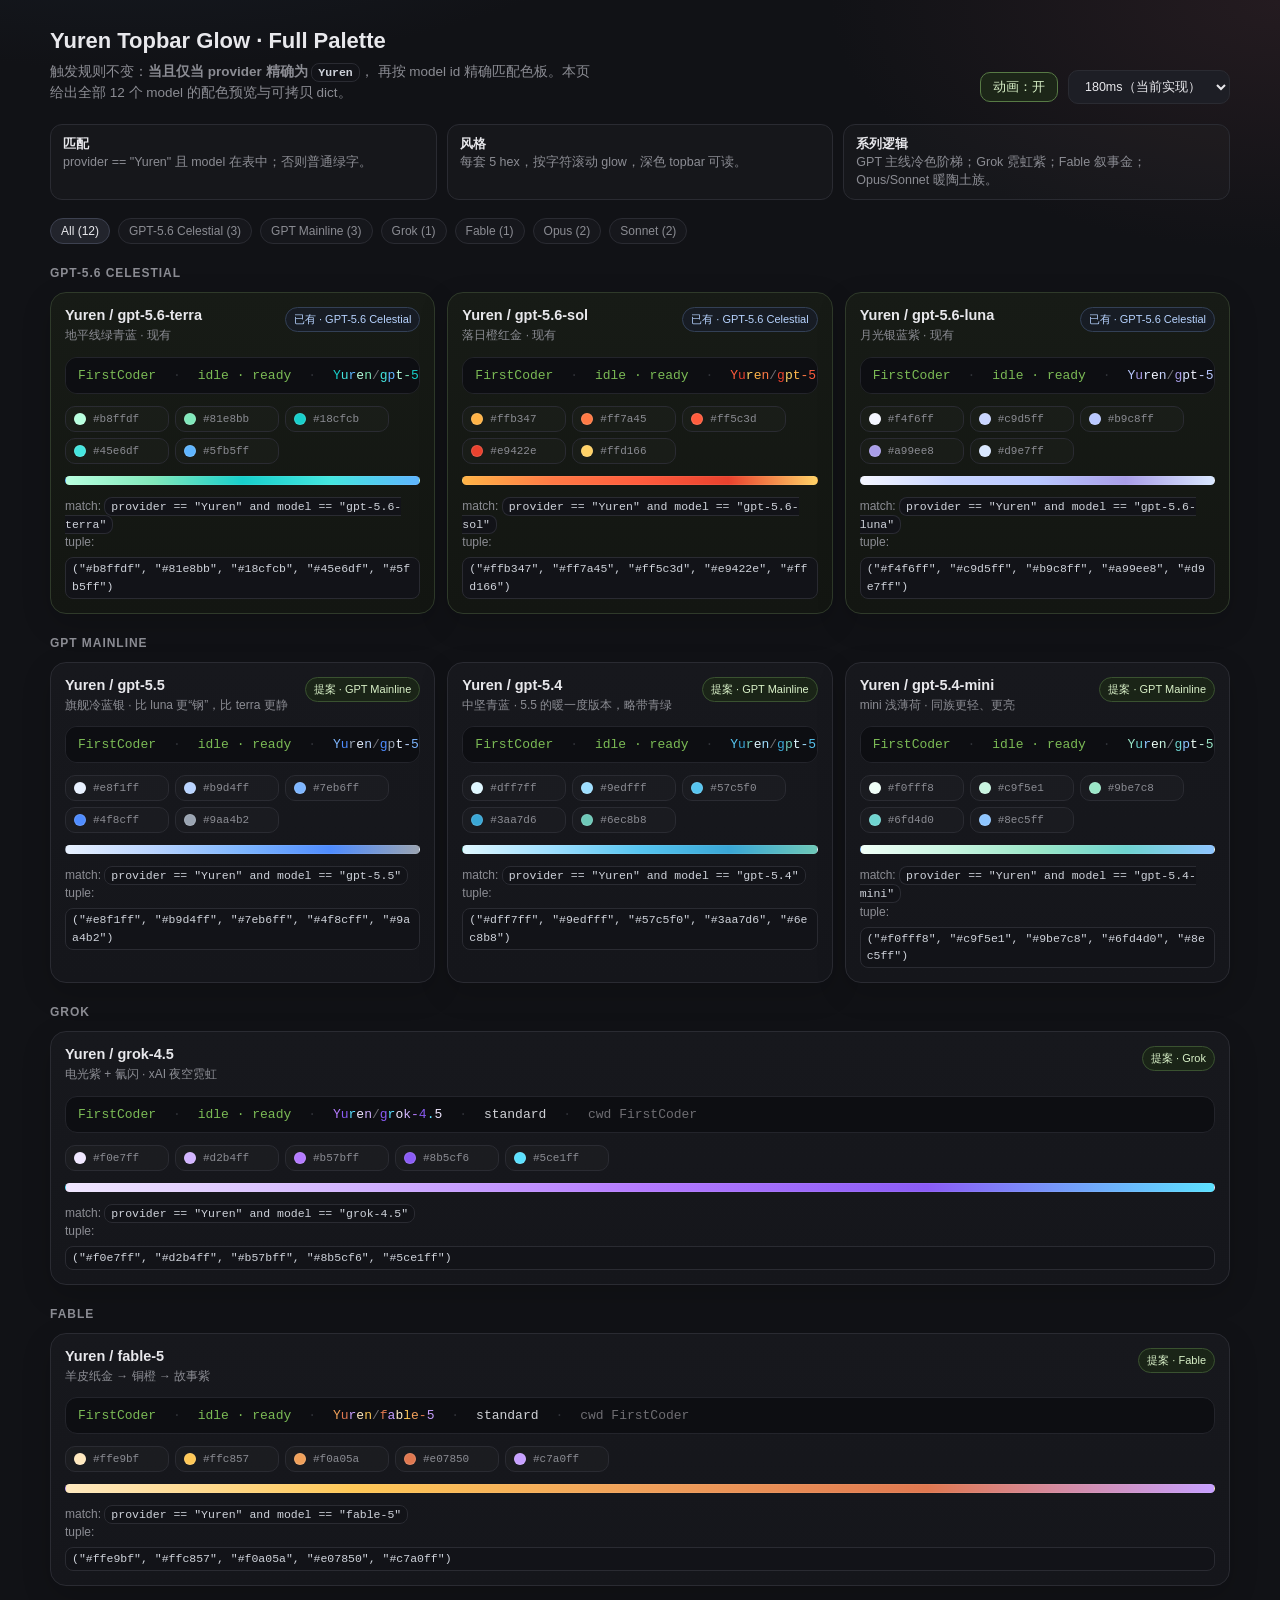
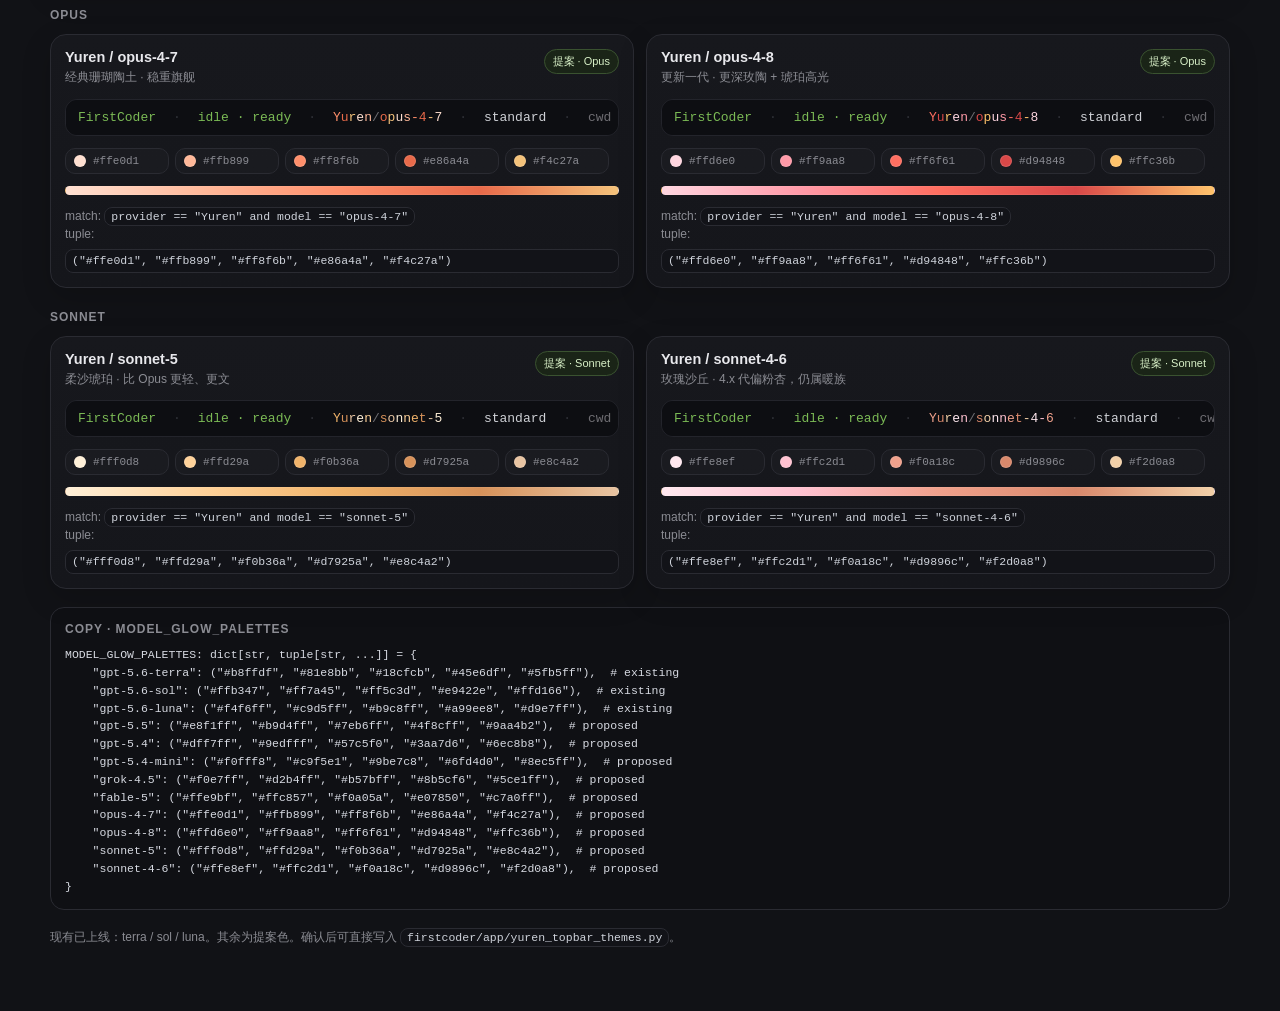
==== docs/previews/model-topbar-themes-preview.html @ 1ff8ca12 "Extract Yuren topbar themes and expand model palettes Move the easter-egg glow into yuren_topbar_the" ====
<!DOCTYPE html>
<html lang="zh-CN">
<head>
  <meta charset="UTF-8" />
  <meta name="viewport" content="width=device-width, initial-scale=1" />
  <title>Yuren Topbar Glow · Full Model Palette Preview</title>
  <style>
    :root {
      --bg: #111216;
      --panel: #17181d;
      --panel-2: #1d1e25;
      --border: #2a2b32;
      --text: #e8e8ec;
      --muted: #8b8c93;
      --dim: #6e6d72;
      --green: #7bba55;
      --sep: #303238;
      --mono: "SF Mono", "Menlo", "Consolas", "Liberation Mono", monospace;
      --sans: "SF Pro Text", "Segoe UI", "PingFang SC", "Helvetica Neue", sans-serif;
    }
    * { box-sizing: border-box; }
    body {
      margin: 0;
      min-height: 100vh;
      background:
        radial-gradient(1200px 600px at 10% -10%, #1b2430 0%, transparent 55%),
        radial-gradient(900px 500px at 100% 0%, #241b20 0%, transparent 50%),
        var(--bg);
      color: var(--text);
      font-family: var(--sans);
      padding: 28px 18px 64px;
    }
    .wrap { max-width: 1180px; margin: 0 auto; }
    header {
      display: flex;
      flex-wrap: wrap;
      gap: 16px 24px;
      justify-content: space-between;
      align-items: flex-end;
      margin-bottom: 20px;
    }
    h1 { margin: 0 0 8px; font-size: 22px; font-weight: 650; }
    .subtitle {
      margin: 0;
      color: var(--muted);
      font-size: 13.5px;
      line-height: 1.55;
      max-width: 72ch;
    }
    .controls { display: flex; gap: 10px; align-items: center; flex-wrap: wrap; }
    button, select {
      background: var(--panel-2);
      color: var(--text);
      border: 1px solid var(--border);
      border-radius: 10px;
      padding: 8px 12px;
      font: 12.5px/1 var(--sans);
      cursor: pointer;
    }
    button:hover, select:hover { border-color: #3c3e48; }
    button.active {
      border-color: color-mix(in srgb, var(--green) 55%, var(--border));
      color: #d8f0c7;
      background: #1c2618;
    }
    .rule {
      display: grid;
      grid-template-columns: repeat(auto-fit, minmax(210px, 1fr));
      gap: 10px;
      margin-bottom: 18px;
    }
    .rule-item {
      background: rgba(255,255,255,0.02);
      border: 1px solid var(--border);
      border-radius: 12px;
      padding: 10px 12px;
      color: var(--muted);
      font-size: 12.5px;
      line-height: 1.45;
    }
    .rule-item strong { color: var(--text); }
    code {
      font-family: var(--mono);
      font-size: 11.5px;
      color: #cfd3db;
      background: #121318;
      border: 1px solid var(--border);
      border-radius: 8px;
      padding: 2px 6px;
    }
    .filters {
      display: flex;
      flex-wrap: wrap;
      gap: 8px;
      margin-bottom: 14px;
    }
    .chip {
      border: 1px solid var(--border);
      background: #16171c;
      color: var(--muted);
      border-radius: 999px;
      padding: 6px 10px;
      font-size: 12px;
      cursor: pointer;
    }
    .chip.active {
      color: #e8e8ec;
      border-color: #3d4150;
      background: #22242c;
    }
    .section { margin-top: 22px; }
    .section h2 {
      margin: 0 0 12px;
      font-size: 12px;
      font-weight: 650;
      color: var(--muted);
      letter-spacing: 0.08em;
      text-transform: uppercase;
    }
    .cards {
      display: grid;
      grid-template-columns: repeat(auto-fit, minmax(340px, 1fr));
      gap: 12px;
    }
    .card {
      background: linear-gradient(180deg, var(--panel) 0%, #15161b 100%);
      border: 1px solid var(--border);
      border-radius: 16px;
      overflow: hidden;
      box-shadow: 0 10px 30px rgba(0,0,0,0.16);
    }
    .card.existing { border-color: #2f3a2a; background: linear-gradient(180deg, #171b16 0%, #131612 100%); }
    .card-head {
      display: flex;
      justify-content: space-between;
      gap: 10px;
      align-items: flex-start;
      padding: 14px 14px 0;
    }
    .name { font-size: 14.5px; font-weight: 650; }
    .desc { margin-top: 4px; font-size: 12px; color: var(--muted); line-height: 1.45; }
    .badge {
      font-size: 11px;
      color: var(--muted);
      border: 1px solid var(--border);
      border-radius: 999px;
      padding: 4px 8px;
      white-space: nowrap;
    }
    .badge.existing { color: #b7d3ff; border-color: #334056; background: #171c24; }
    .badge.proposed { color: #d8f0c7; border-color: #3a5230; background: #1a2417; }
    .topbar {
      margin: 12px 14px 0;
      padding: 10px 12px;
      border-radius: 12px;
      background: #0d0e12;
      border: 1px solid #23242b;
      font-family: var(--mono);
      font-size: 13px;
      overflow-x: auto;
      white-space: nowrap;
    }
    .topbar .brand { color: var(--green); }
    .topbar .sep { color: var(--sep); margin: 0 0.7em; }
    .topbar .status { color: var(--green); }
    .topbar .slash { color: var(--dim); }
    .topbar .mode { color: #cfd1d6; }
    .topbar .cwd { color: var(--dim); }
    .swatches {
      display: flex;
      flex-wrap: wrap;
      gap: 6px;
      padding: 12px 14px 0;
    }
    .swatch {
      display: flex;
      align-items: center;
      gap: 7px;
      min-width: 104px;
      background: rgba(255,255,255,0.02);
      border: 1px solid var(--border);
      border-radius: 10px;
      padding: 6px 8px;
      font-family: var(--mono);
      font-size: 11px;
      color: var(--muted);
    }
    .dot {
      width: 12px;
      height: 12px;
      border-radius: 999px;
      box-shadow: inset 0 0 0 1px rgba(255,255,255,0.12);
      flex: 0 0 auto;
    }
    .band {
      height: 9px;
      margin: 12px 14px 0;
      border-radius: 999px;
      border: 1px solid rgba(255,255,255,0.06);
    }
    .meta {
      padding: 12px 14px 14px;
      color: var(--muted);
      font-size: 12px;
      line-height: 1.5;
    }
    .tuple {
      display: block;
      margin-top: 6px;
      white-space: pre-wrap;
      word-break: break-all;
      line-height: 1.55;
    }
    .codeblock {
      margin-top: 18px;
      background: #0f1014;
      border: 1px solid var(--border);
      border-radius: 14px;
      padding: 14px;
    }
    .codeblock h2 {
      margin: 0 0 10px;
      font-size: 12px;
      color: var(--muted);
      letter-spacing: 0.08em;
      text-transform: uppercase;
    }
    .codeblock pre {
      margin: 0;
      overflow: auto;
      font-family: var(--mono);
      font-size: 11.5px;
      line-height: 1.55;
      color: #d7dae2;
      white-space: pre;
    }
    footer {
      margin-top: 18px;
      color: var(--muted);
      font-size: 12px;
      line-height: 1.55;
    }
  </style>
</head>
<body>
  <div class="wrap">
    <header>
      <div>
        <h1>Yuren Topbar Glow · Full Palette</h1>
        <p class="subtitle">
          触发规则不变：<strong>当且仅当 provider 精确为 <code>Yuren</code></strong>，
          再按 model id 精确匹配色板。本页给出全部 12 个 model 的配色预览与可拷贝 dict。
        </p>
      </div>
      <div class="controls">
        <button id="toggleAnim" class="active" type="button">动画：开</button>
        <select id="speed">
          <option value="180" selected>180ms（当前实现）</option>
          <option value="120">120ms</option>
          <option value="240">240ms</option>
        </select>
      </div>
    </header>

    <div class="rule">
      <div class="rule-item"><strong>匹配</strong><br/>provider == "Yuren" 且 model 在表中；否则普通绿字。</div>
      <div class="rule-item"><strong>风格</strong><br/>每套 5 hex，按字符滚动 glow，深色 topbar 可读。</div>
      <div class="rule-item"><strong>系列逻辑</strong><br/>GPT 主线冷色阶梯；Grok 霓虹紫；Fable 叙事金；Opus/Sonnet 暖陶土族。</div>
    </div>

    <div class="filters" id="filters"></div>
    <div id="sections"></div>

    <div class="codeblock">
      <h2>Copy · MODEL_GLOW_PALETTES</h2>
      <pre id="dictCode"></pre>
    </div>

    <footer>
      现有已上线：terra / sol / luna。其余为提案色。确认后可直接写入
      <code>firstcoder/app/yuren_topbar_themes.py</code>。
    </footer>
  </div>

  <script>
    /**
     * All themes are Yuren-provider-only.
     * existing = already in yuren_topbar_themes.py
     * proposed = new for this pass
     */
    const themes = [
      // —— GPT 5.6 celestial trio (existing) ——
      {
        family: "gpt-5.6",
        model: "gpt-5.6-terra",
        status: "existing",
        vibe: "地平线绿青蓝 · 现有",
        palette: ["#b8ffdf", "#81e8bb", "#18cfcb", "#45e6df", "#5fb5ff"],
      },
      {
        family: "gpt-5.6",
        model: "gpt-5.6-sol",
        status: "existing",
        vibe: "落日橙红金 · 现有",
        palette: ["#ffb347", "#ff7a45", "#ff5c3d", "#e9422e", "#ffd166"],
      },
      {
        family: "gpt-5.6",
        model: "gpt-5.6-luna",
        status: "existing",
        vibe: "月光银蓝紫 · 现有",
        palette: ["#f4f6ff", "#c9d5ff", "#b9c8ff", "#a99ee8", "#d9e7ff"],
      },

      // —— GPT mainline ladder ——
      {
        family: "gpt-mainline",
        model: "gpt-5.5",
        status: "proposed",
        vibe: "旗舰冷蓝银 · 比 luna 更“钢”，比 terra 更静",
        palette: ["#e8f1ff", "#b9d4ff", "#7eb6ff", "#4f8cff", "#9aa4b2"],
      },
      {
        family: "gpt-mainline",
        model: "gpt-5.4",
        status: "proposed",
        vibe: "中坚青蓝 · 5.5 的暖一度版本，略带青绿",
        palette: ["#dff7ff", "#9edfff", "#57c5f0", "#3aa7d6", "#6ec8b8"],
      },
      {
        family: "gpt-mainline",
        model: "gpt-5.4-mini",
        status: "proposed",
        vibe: "mini 浅薄荷 · 同族更轻、更亮",
        palette: ["#f0fff8", "#c9f5e1", "#9be7c8", "#6fd4d0", "#8ec5ff"],
      },

      // —— Grok ——
      {
        family: "grok",
        model: "grok-4.5",
        status: "proposed",
        vibe: "电光紫 + 氰闪 · xAI 夜空霓虹",
        palette: ["#f0e7ff", "#d2b4ff", "#b57bff", "#8b5cf6", "#5ce1ff"],
      },

      // —— Fable ——
      {
        family: "fable",
        model: "fable-5",
        status: "proposed",
        vibe: "羊皮纸金 → 铜橙 → 故事紫",
        palette: ["#ffe9bf", "#ffc857", "#f0a05a", "#e07850", "#c7a0ff"],
      },

      // —— Opus family ——
      {
        family: "opus",
        model: "opus-4-7",
        status: "proposed",
        vibe: "经典珊瑚陶土 · 稳重旗舰",
        palette: ["#ffe0d1", "#ffb899", "#ff8f6b", "#e86a4a", "#f4c27a"],
      },
      {
        family: "opus",
        model: "opus-4-8",
        status: "proposed",
        vibe: "更新一代 · 更深玫陶 + 琥珀高光",
        palette: ["#ffd6e0", "#ff9aa8", "#ff6f61", "#d94848", "#ffc36b"],
      },

      // —— Sonnet family ——
      {
        family: "sonnet",
        model: "sonnet-5",
        status: "proposed",
        vibe: "柔沙琥珀 · 比 Opus 更轻、更文",
        palette: ["#fff0d8", "#ffd29a", "#f0b36a", "#d7925a", "#e8c4a2"],
      },
      {
        family: "sonnet",
        model: "sonnet-4-6",
        status: "proposed",
        vibe: "玫瑰沙丘 · 4.x 代偏粉杏，仍属暖族",
        palette: ["#ffe8ef", "#ffc2d1", "#f0a18c", "#d9896c", "#f2d0a8"],
      },
    ];

    const familyMeta = {
      "gpt-5.6": "GPT-5.6 Celestial",
      "gpt-mainline": "GPT Mainline",
      "grok": "Grok",
      "fable": "Fable",
      "opus": "Opus",
      "sonnet": "Sonnet",
      all: "All",
    };

    const PROVIDER = "Yuren";
    const state = {
      animating: true,
      intervalMs: 180,
      frames: new Map(),
      timer: null,
      filter: "all",
    };

    function esc(text) {
      return String(text)
        .replaceAll("&", "&amp;")
        .replaceAll("<", "&lt;")
        .replaceAll(">", "&gt;")
        .replaceAll('"', "&quot;");
    }

    function bandGradient(palette) {
      const stops = palette.map((c, i) => `${c} ${(i / (palette.length - 1)) * 100}%`).join(", ");
      return `linear-gradient(90deg, ${stops})`;
    }

    function glowText(text, palette, frame) {
      return [...text].map((ch, index) => {
        const color = palette[(index + frame) % palette.length];
        return `<span style="color:${color}">${esc(ch)}</span>`;
      }).join("");
    }

    function cardHtml(item) {
      const badge = item.status === "existing" ? "existing" : "proposed";
      const badgeText = item.status === "existing" ? "已有" : "提案";
      const tuple = `("${item.palette.join('", "')}")`;
      return `
        <article class="card ${item.status}" data-id="${esc(item.model)}" data-family="${esc(item.family)}">
          <div class="card-head">
            <div>
              <div class="name">Yuren / ${esc(item.model)}</div>
              <div class="desc">${esc(item.vibe)}</div>
            </div>
            <span class="badge ${badge}">${badgeText} · ${esc(familyMeta[item.family] || item.family)}</span>
          </div>
          <div class="topbar" data-role="topbar"></div>
          <div class="swatches">
            ${item.palette.map((c) => `<div class="swatch"><span class="dot" style="background:${c}"></span>${c}</div>`).join("")}
          </div>
          <div class="band" style="background:${bandGradient(item.palette)}"></div>
          <div class="meta">
            <div>match: <code>provider == "Yuren" and model == "${esc(item.model)}"</code></div>
            <div>tuple:<code class="tuple">${esc(tuple)}</code></div>
          </div>
        </article>
      `;
    }

    function filteredThemes() {
      if (state.filter === "all") return themes;
      return themes.filter((t) => t.family === state.filter);
    }

    function renderFilters() {
      const families = ["all", ...Object.keys(familyMeta).filter((k) => k !== "all")];
      const root = document.getElementById("filters");
      root.innerHTML = families.map((f) => {
        const count = f === "all" ? themes.length : themes.filter((t) => t.family === f).length;
        if (f !== "all" && count === 0) return "";
        return `<button class="chip ${state.filter === f ? "active" : ""}" data-filter="${f}" type="button">${familyMeta[f]} (${count})</button>`;
      }).join("");
      root.querySelectorAll("[data-filter]").forEach((btn) => {
        btn.addEventListener("click", () => {
          state.filter = btn.getAttribute("data-filter");
          renderAll();
        });
      });
    }

    function renderSections() {
      const list = filteredThemes();
      const byFamily = new Map();
      for (const item of list) {
        if (!byFamily.has(item.family)) byFamily.set(item.family, []);
        byFamily.get(item.family).push(item);
      }
      const root = document.getElementById("sections");
      root.innerHTML = [...byFamily.entries()].map(([family, items]) => `
        <section class="section">
          <h2>${esc(familyMeta[family] || family)}</h2>
          <div class="cards">
            ${items.map(cardHtml).join("")}
          </div>
        </section>
      `).join("");

      for (const item of list) {
        if (!state.frames.has(item.model)) state.frames.set(item.model, 0);
        paint(item);
      }
    }

    function paint(item) {
      const card = document.querySelector(`[data-id="${CSS.escape(item.model)}"]`);
      if (!card) return;
      const topbar = card.querySelector('[data-role="topbar"]');
      const frame = state.frames.get(item.model) || 0;
      const providerHtml = glowText(PROVIDER, item.palette, frame);
      const modelHtml = glowText(item.model, item.palette, frame + PROVIDER.length + 1);
      topbar.innerHTML = `
        <span class="brand">FirstCoder</span>
        <span class="sep">·</span>
        <span class="status">idle · ready</span>
        <span class="sep">·</span>
        ${providerHtml}<span class="slash">/</span>${modelHtml}
        <span class="sep">·</span>
        <span class="mode">standard</span>
        <span class="sep">·</span>
        <span class="cwd">cwd FirstCoder</span>
      `;
    }

    function renderDict() {
      const lines = ["MODEL_GLOW_PALETTES: dict[str, tuple[str, ...]] = {"];
      for (const item of themes) {
        const tuple = ", ".join ? null : null;
        const body = item.palette.map((c) => `"${c}"`).join(", ");
        const note = item.status === "existing" ? "  # existing" : "  # proposed";
        lines.push(`    "${item.model}": (${body}),${note}`);
      }
      lines.push("}");
      // fix fake join
      document.getElementById("dictCode").textContent = lines.join("\n").replace("const lines error", "");
    }

    function renderAll() {
      renderFilters();
      renderSections();
      renderDict();
    }

    function tick() {
      if (!state.animating) return;
      for (const item of filteredThemes()) {
        const next = ((state.frames.get(item.model) || 0) + 1) % item.palette.length;
        state.frames.set(item.model, next);
        paint(item);
      }
    }

    function restartTimer() {
      if (state.timer) clearInterval(state.timer);
      state.timer = setInterval(tick, state.intervalMs);
    }

    renderAll();
    restartTimer();

    document.getElementById("toggleAnim").addEventListener("click", (e) => {
      state.animating = !state.animating;
      e.currentTarget.textContent = state.animating ? "动画：开" : "动画：关";
      e.currentTarget.classList.toggle("active", state.animating);
      if (state.animating) restartTimer();
      else if (state.timer) clearInterval(state.timer);
    });

    document.getElementById("speed").addEventListener("change", (e) => {
      state.intervalMs = Number(e.target.value) || 180;
      if (state.animating) restartTimer();
    });
  </script>
</body>
</html>
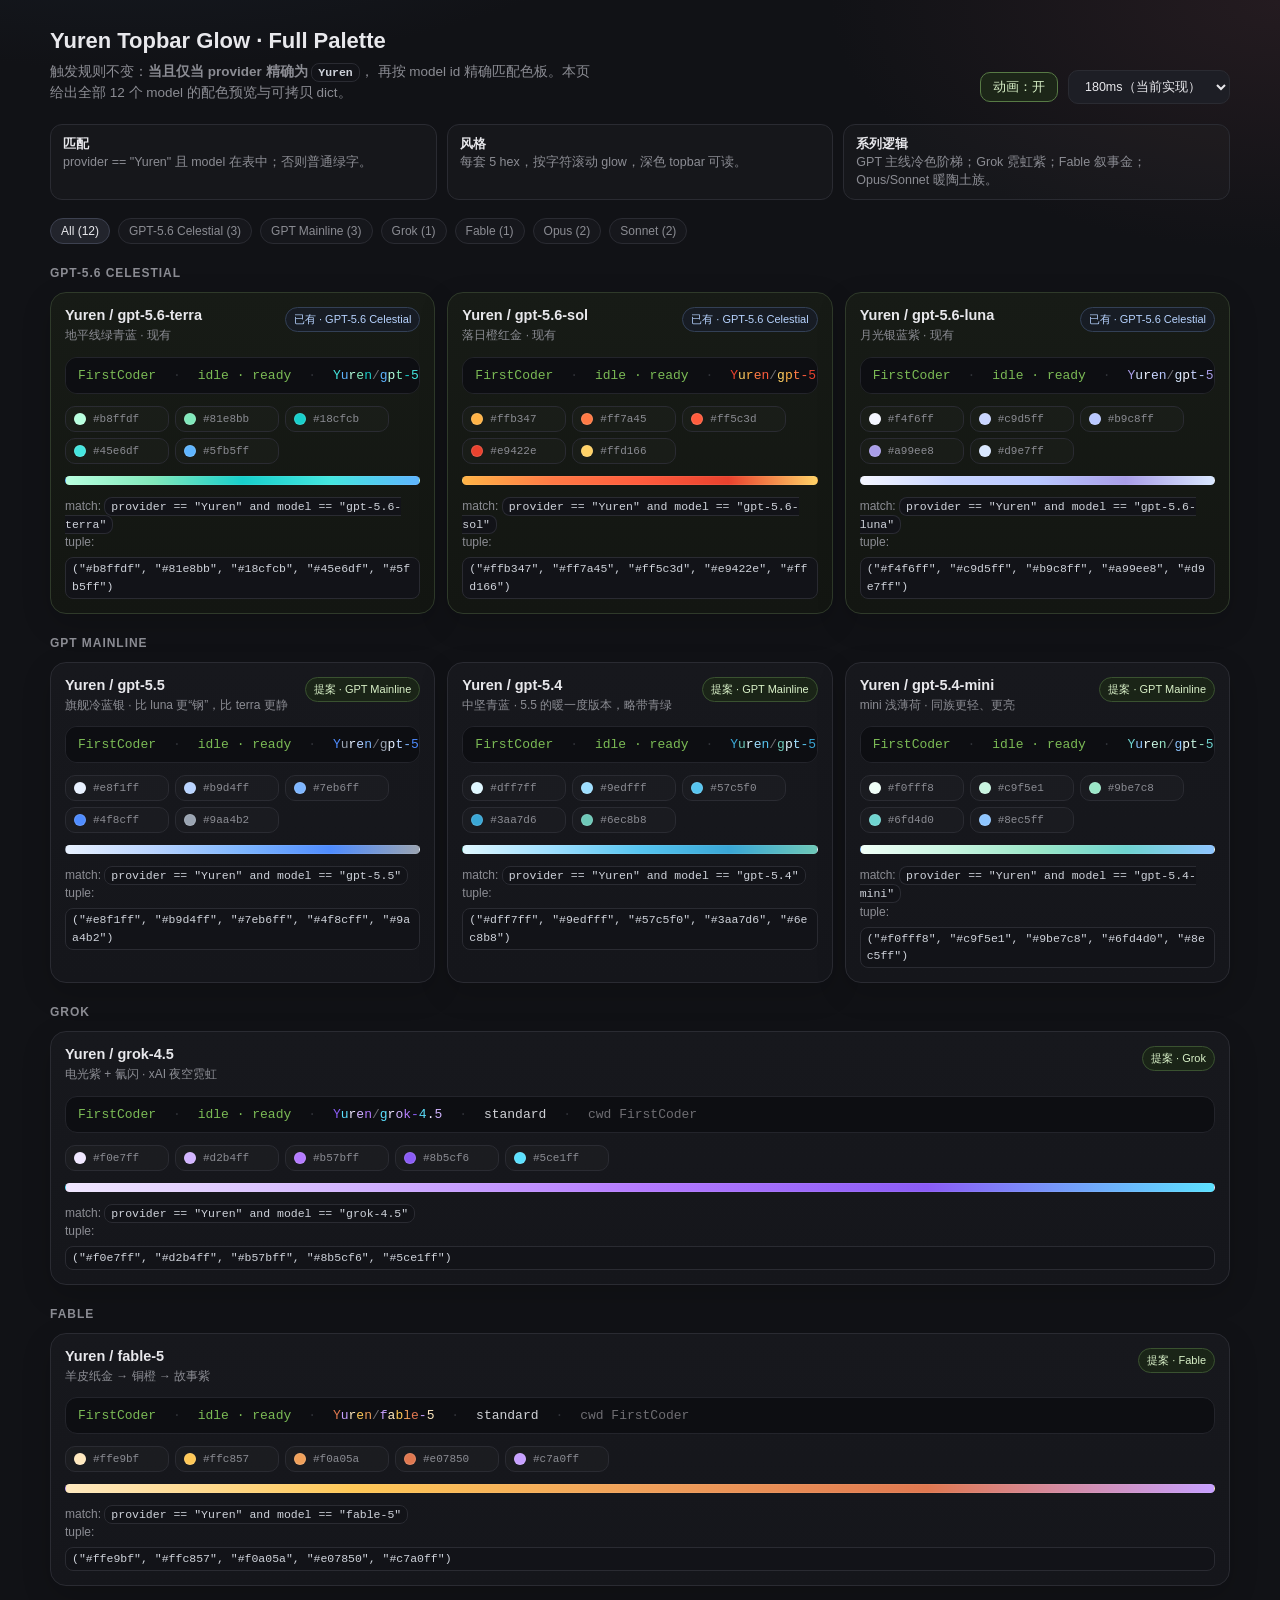
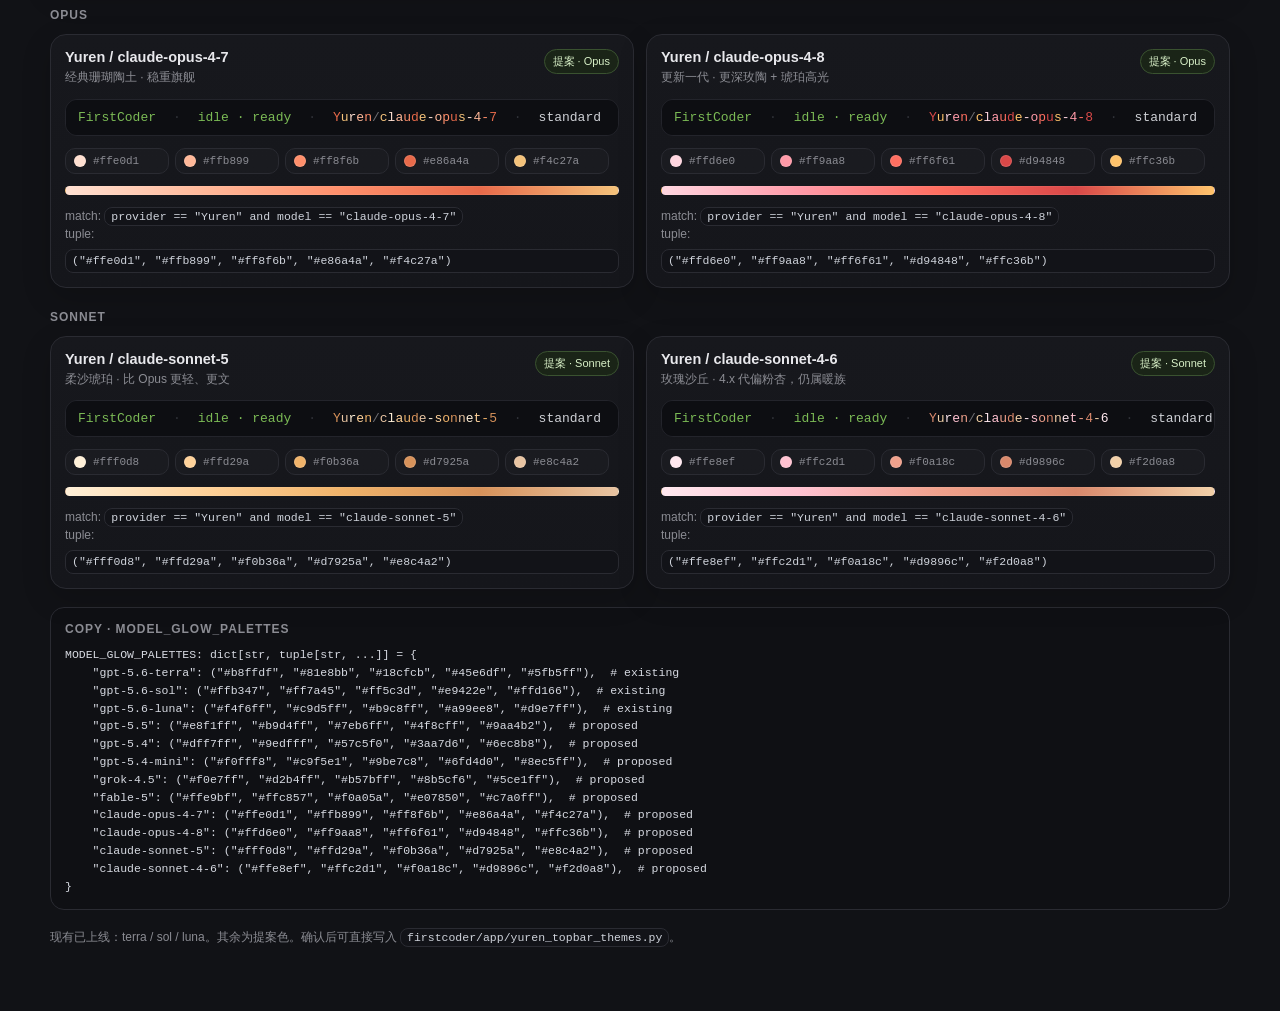
==== commit 97300a6a: "Use canonical Claude model theme names" ====
--- a/docs/previews/model-topbar-themes-preview.html
+++ b/docs/previews/model-topbar-themes-preview.html
@@ -356,14 +356,14 @@
       // —— Opus family ——
       {
         family: "opus",
-        model: "opus-4-7",
+        model: "claude-opus-4-7",
         status: "proposed",
         vibe: "经典珊瑚陶土 · 稳重旗舰",
         palette: ["#ffe0d1", "#ffb899", "#ff8f6b", "#e86a4a", "#f4c27a"],
       },
       {
         family: "opus",
-        model: "opus-4-8",
+        model: "claude-opus-4-8",
         status: "proposed",
         vibe: "更新一代 · 更深玫陶 + 琥珀高光",
         palette: ["#ffd6e0", "#ff9aa8", "#ff6f61", "#d94848", "#ffc36b"],
@@ -372,14 +372,14 @@
       // —— Sonnet family ——
       {
         family: "sonnet",
-        model: "sonnet-5",
+        model: "claude-sonnet-5",
         status: "proposed",
         vibe: "柔沙琥珀 · 比 Opus 更轻、更文",
         palette: ["#fff0d8", "#ffd29a", "#f0b36a", "#d7925a", "#e8c4a2"],
       },
       {
         family: "sonnet",
-        model: "sonnet-4-6",
+        model: "claude-sonnet-4-6",
         status: "proposed",
         vibe: "玫瑰沙丘 · 4.x 代偏粉杏，仍属暖族",
         palette: ["#ffe8ef", "#ffc2d1", "#f0a18c", "#d9896c", "#f2d0a8"],
